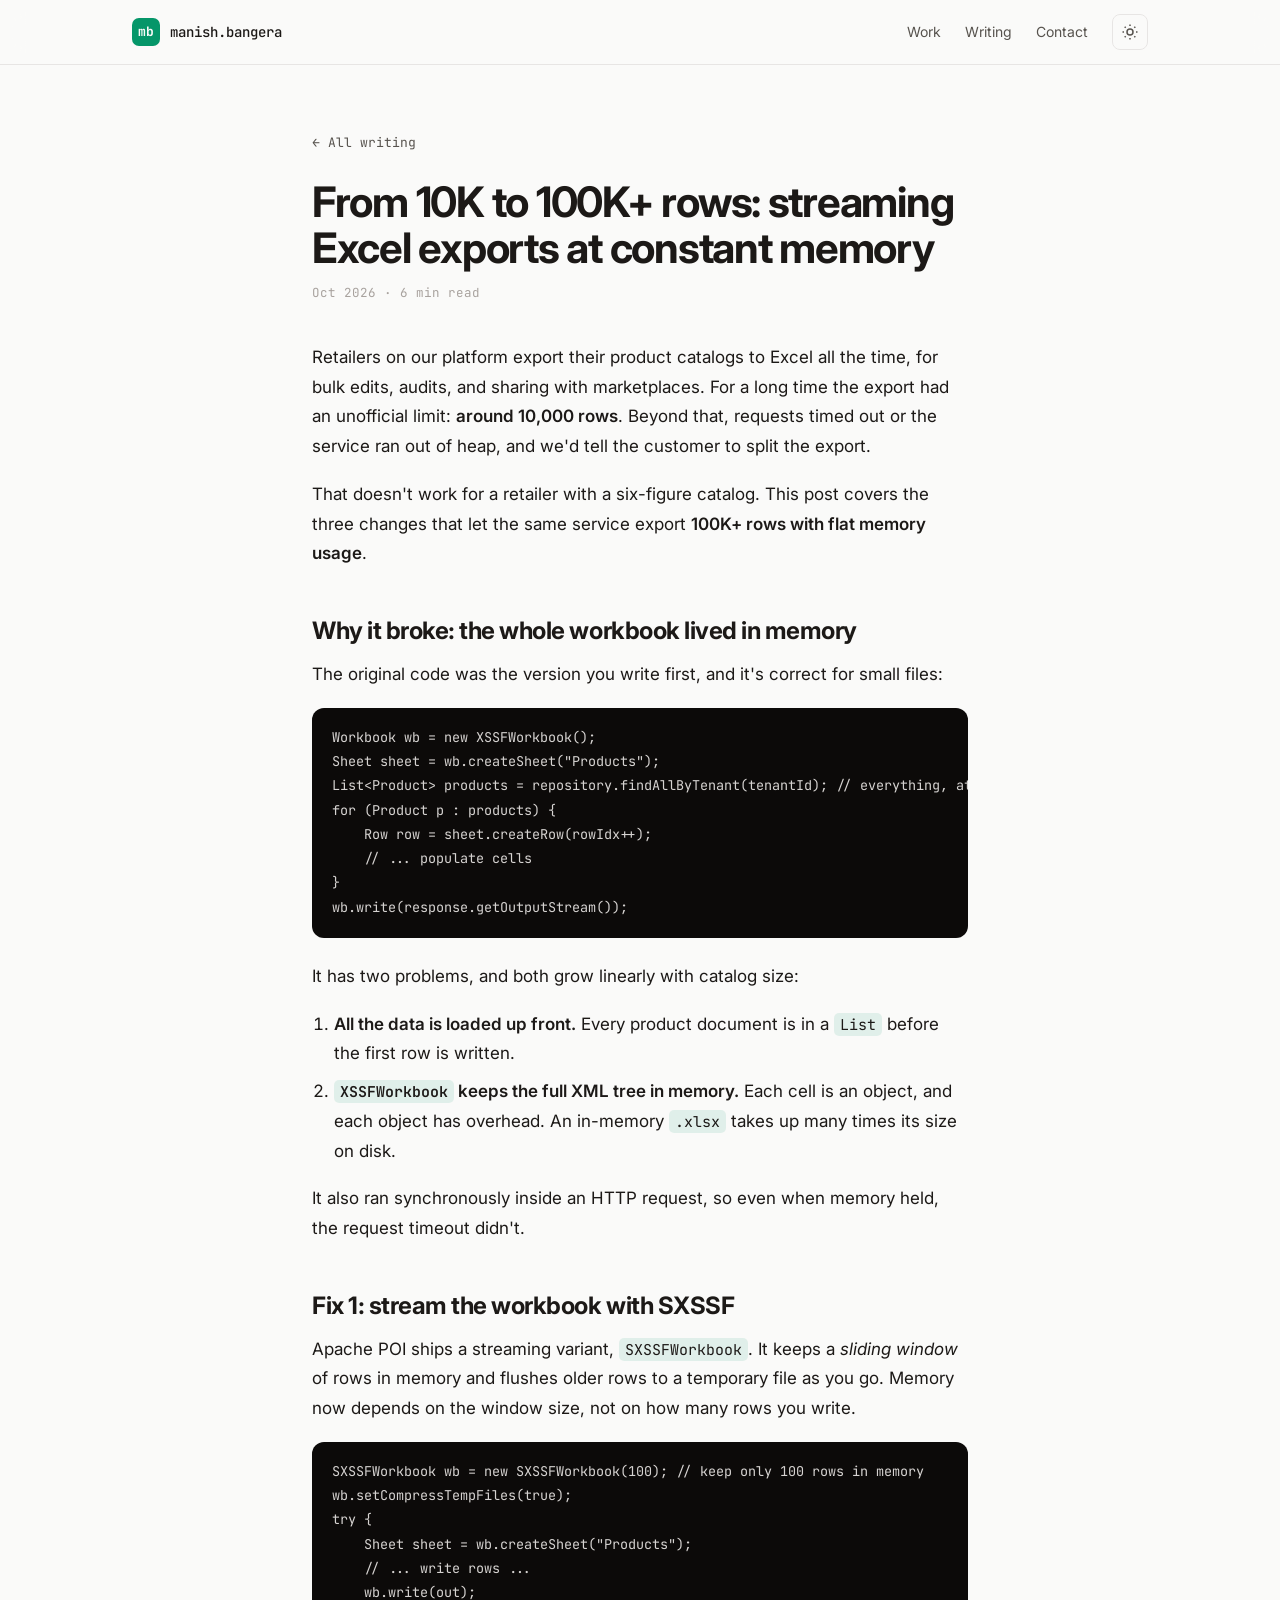
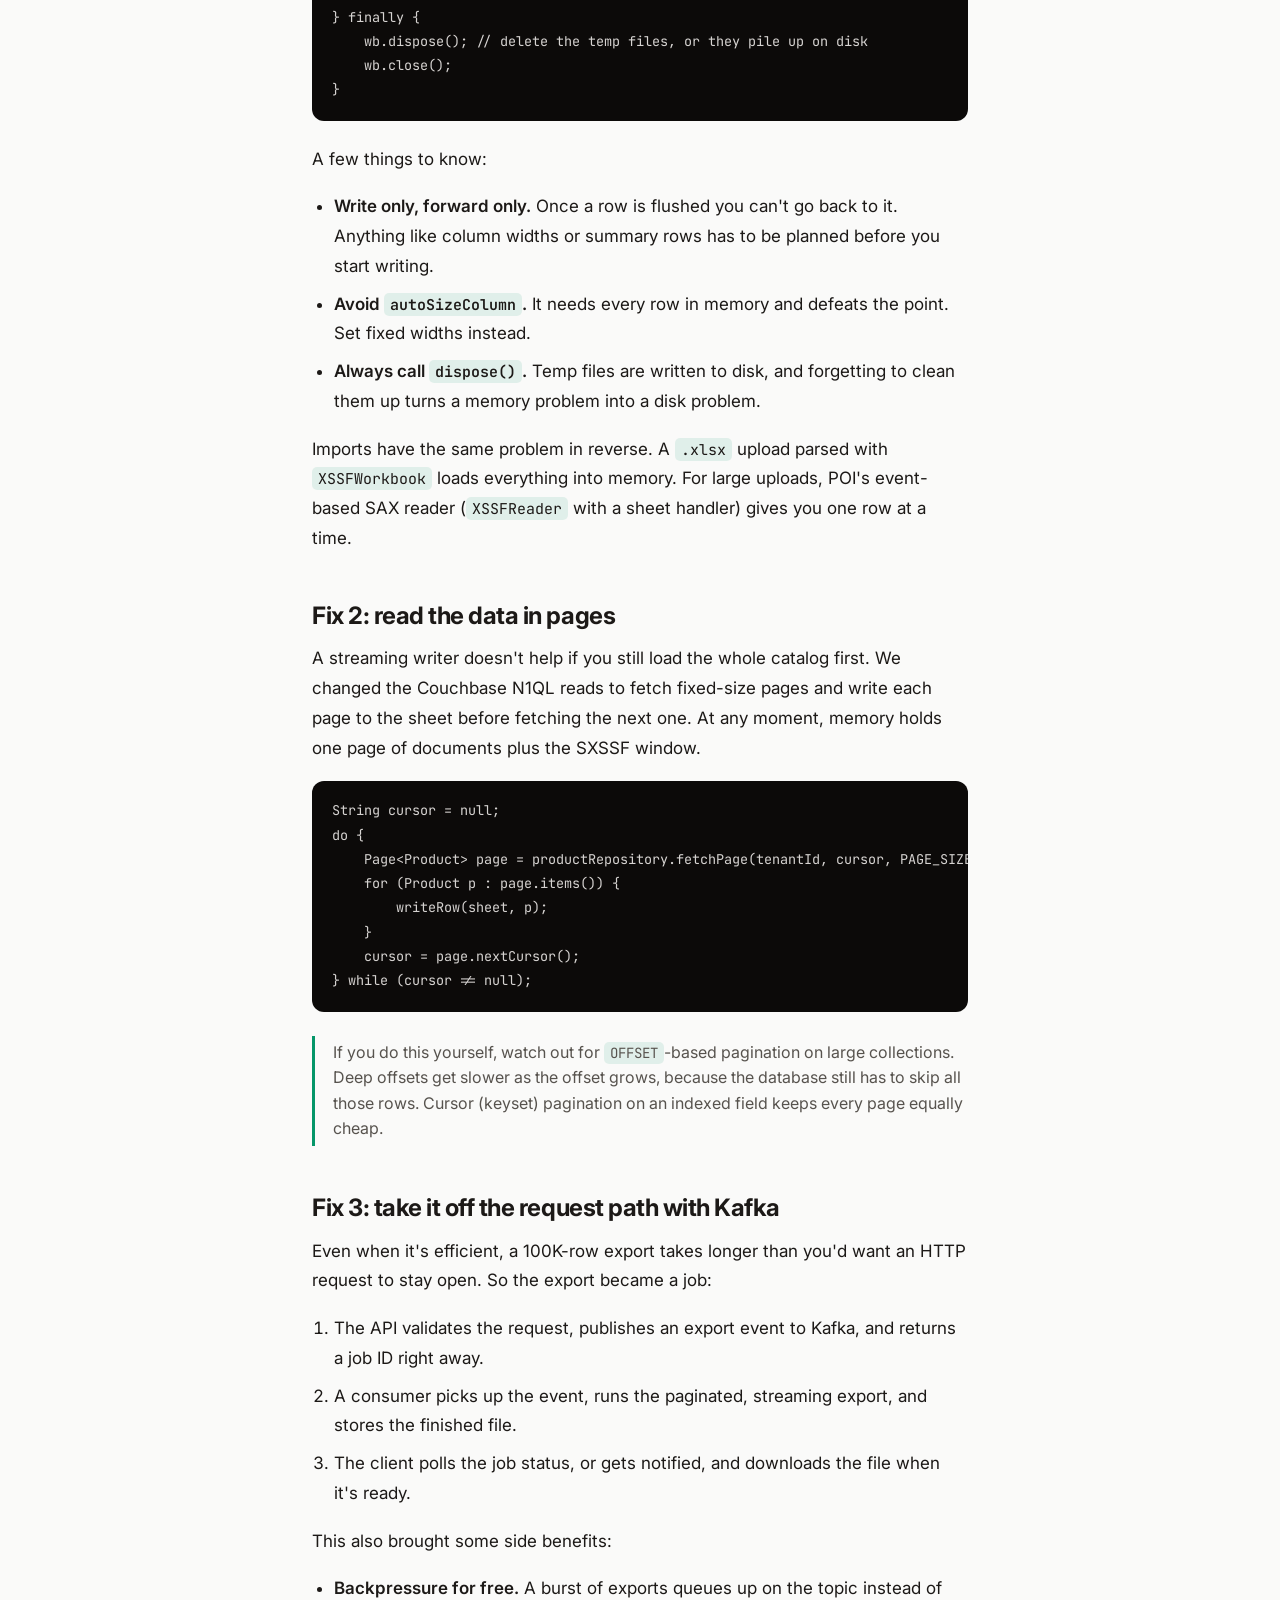
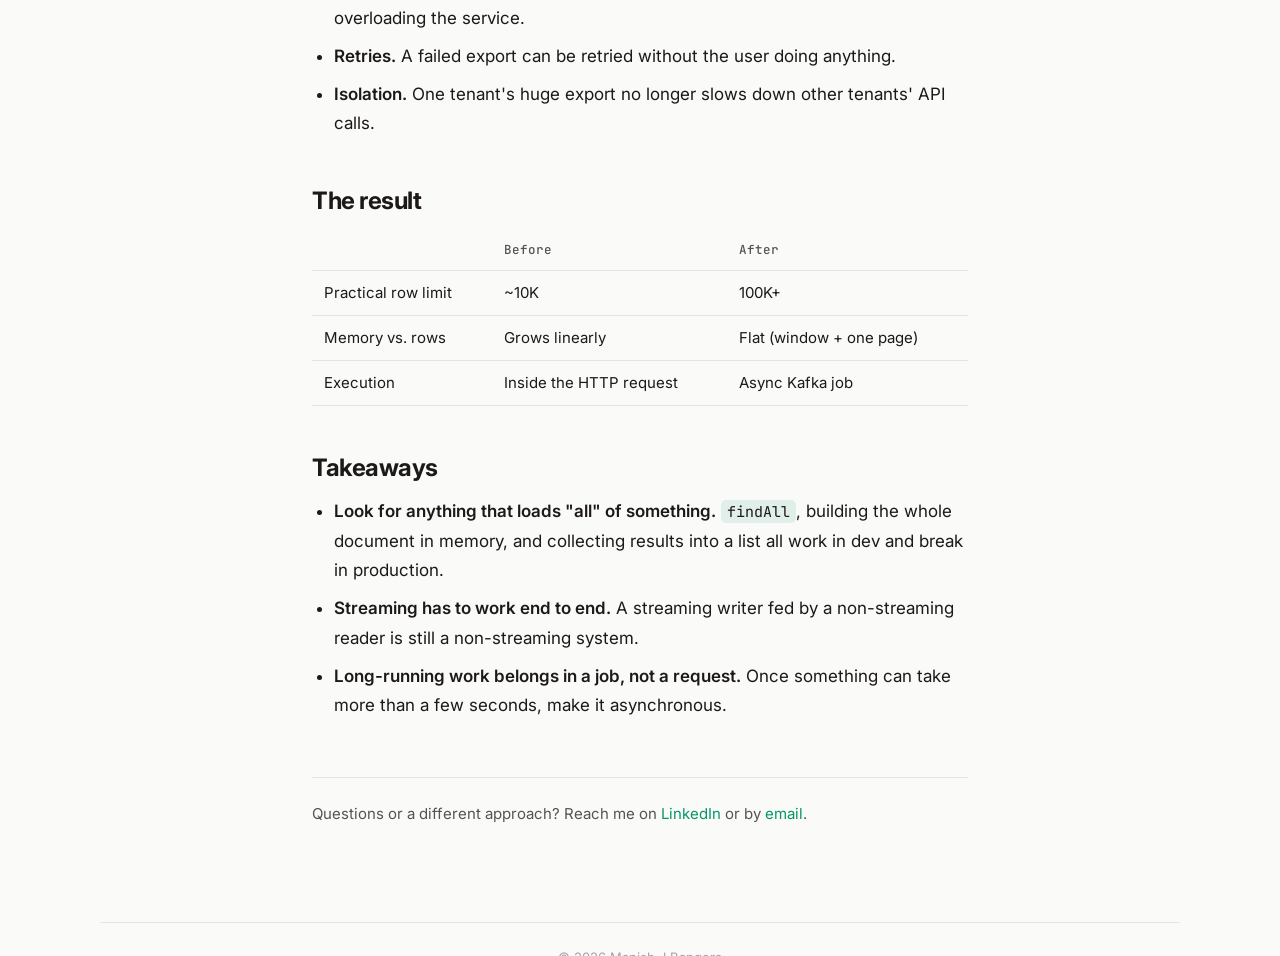
==== posts/streaming-excel-exports.html @ d0f01cc9 "Portfolio v1: projects, experience, writing, and first post Co-Authored-By: Claude Opus 5.5 <noreply" ====
<!doctype html>
<html lang="en">
<head>
  <meta charset="utf-8" />
  <meta name="viewport" content="width=device-width, initial-scale=1" />
  <title>Streaming Excel Exports at Constant Memory — Manish J Bangera</title>
  <meta name="description" content="How a catalog export went from a 10K-row ceiling to 100K+ rows at constant memory using Apache POI SXSSF, paginated reads, and async Kafka jobs." />
  <meta property="og:title" content="From 10K to 100K+ rows: streaming Excel exports at constant memory" />
  <meta property="og:type" content="article" />
  <link rel="icon" href="data:image/svg+xml,<svg xmlns='http://www.w3.org/2000/svg' viewBox='0 0 32 32'><rect width='32' height='32' rx='8' fill='%2310b981'/><text x='16' y='22' font-family='monospace' font-size='16' font-weight='700' text-anchor='middle' fill='%23052e1f'>mb</text></svg>" />
  <link rel="preconnect" href="https://fonts.googleapis.com" />
  <link rel="preconnect" href="https://fonts.gstatic.com" crossorigin />
  <link href="https://fonts.googleapis.com/css2?family=Inter:wght@400;500;600;700&family=JetBrains+Mono:wght@400;500&display=swap" rel="stylesheet" />
  <link rel="stylesheet" href="../styles.css" />
  <script>
    try { const t = localStorage.getItem('theme'); if (t) document.documentElement.dataset.theme = t; } catch (e) {}
  </script>
</head>
<body>
  <header class="nav">
    <div class="container nav-inner">
      <a href="../index.html" class="logo"><span class="logo-mark">mb</span> manish.bangera</a>
      <nav class="nav-links">
        <a href="../index.html#work">Work</a>
        <a href="../index.html#writing">Writing</a>
        <a href="../index.html#contact">Contact</a>
        <button class="theme-toggle" id="themeToggle" aria-label="Toggle color theme">
          <svg class="icon-sun" viewBox="0 0 24 24" width="18" height="18" fill="none" stroke="currentColor" stroke-width="2"><circle cx="12" cy="12" r="4"/><path d="M12 2v2M12 20v2M4.9 4.9l1.4 1.4M17.7 17.7l1.4 1.4M2 12h2M20 12h2M4.9 19.1l1.4-1.4M17.7 6.3l1.4-1.4"/></svg>
          <svg class="icon-moon" viewBox="0 0 24 24" width="18" height="18" fill="none" stroke="currentColor" stroke-width="2"><path d="M21 12.8A9 9 0 1 1 11.2 3a7 7 0 0 0 9.8 9.8z"/></svg>
        </button>
      </nav>
    </div>
  </header>

  <main class="container article">
    <a class="back" href="../index.html#writing">← All writing</a>
    <h1>From 10K to 100K+ rows: streaming Excel exports at constant memory</h1>
    <span class="post-date">Oct 2026 · 6 min read</span>

    <p>
      Retailers on our platform export their product catalogs to Excel all the time, for bulk edits, audits, and sharing
      with marketplaces. For a long time the export had an unofficial limit: <b>around 10,000 rows</b>.
      Beyond that, requests timed out or the service ran out of heap, and we'd tell the customer to split the export.
    </p>
    <p>
      That doesn't work for a retailer with a six-figure catalog. This post covers the three changes that let the same
      service export <b>100K+ rows with flat memory usage</b>.
    </p>

    <h2>Why it broke: the whole workbook lived in memory</h2>
    <p>The original code was the version you write first, and it's correct for small files:</p>
<pre><code>Workbook wb = new XSSFWorkbook();
Sheet sheet = wb.createSheet("Products");
List&lt;Product&gt; products = repository.findAllByTenant(tenantId); // everything, at once
for (Product p : products) {
    Row row = sheet.createRow(rowIdx++);
    // ... populate cells
}
wb.write(response.getOutputStream());</code></pre>
    <p>It has two problems, and both grow linearly with catalog size:</p>
    <ol>
      <li><b>All the data is loaded up front.</b> Every product document is in a <code>List</code> before the first row is written.</li>
      <li><b><code>XSSFWorkbook</code> keeps the full XML tree in memory.</b> Each cell is an object, and each object has overhead.
        An in-memory <code>.xlsx</code> takes up many times its size on disk.</li>
    </ol>
    <p>It also ran synchronously inside an HTTP request, so even when memory held, the request timeout didn't.</p>

    <h2>Fix 1: stream the workbook with SXSSF</h2>
    <p>
      Apache POI ships a streaming variant, <code>SXSSFWorkbook</code>. It keeps a <em>sliding window</em> of rows in memory
      and flushes older rows to a temporary file as you go. Memory now depends on the window size, not on how many rows
      you write.
    </p>
<pre><code>SXSSFWorkbook wb = new SXSSFWorkbook(100); // keep only 100 rows in memory
wb.setCompressTempFiles(true);
try {
    Sheet sheet = wb.createSheet("Products");
    // ... write rows ...
    wb.write(out);
} finally {
    wb.dispose(); // delete the temp files, or they pile up on disk
    wb.close();
}</code></pre>
    <p>A few things to know:</p>
    <ul>
      <li><b>Write only, forward only.</b> Once a row is flushed you can't go back to it. Anything like column widths or
        summary rows has to be planned before you start writing.</li>
      <li><b>Avoid <code>autoSizeColumn</code>.</b> It needs every row in memory and defeats the point. Set fixed widths instead.</li>
      <li><b>Always call <code>dispose()</code>.</b> Temp files are written to disk, and forgetting to clean them up turns a memory
        problem into a disk problem.</li>
    </ul>
    <p>
      Imports have the same problem in reverse. A <code>.xlsx</code> upload parsed with <code>XSSFWorkbook</code> loads
      everything into memory. For large uploads, POI's event-based SAX reader (<code>XSSFReader</code> with a sheet handler)
      gives you one row at a time.
    </p>

    <h2>Fix 2: read the data in pages</h2>
    <p>
      A streaming writer doesn't help if you still load the whole catalog first. We changed the Couchbase N1QL reads to
      fetch fixed-size pages and write each page to the sheet before fetching the next one. At any moment, memory holds
      one page of documents plus the SXSSF window.
    </p>
<pre><code>String cursor = null;
do {
    Page&lt;Product&gt; page = productRepository.fetchPage(tenantId, cursor, PAGE_SIZE);
    for (Product p : page.items()) {
        writeRow(sheet, p);
    }
    cursor = page.nextCursor();
} while (cursor != null);</code></pre>
    <blockquote>
      If you do this yourself, watch out for <code>OFFSET</code>-based pagination on large collections. Deep offsets get
      slower as the offset grows, because the database still has to skip all those rows. Cursor (keyset) pagination on an
      indexed field keeps every page equally cheap.
    </blockquote>

    <h2>Fix 3: take it off the request path with Kafka</h2>
    <p>
      Even when it's efficient, a 100K-row export takes longer than you'd want an HTTP request to stay open. So the export
      became a job:
    </p>
    <ol>
      <li>The API validates the request, publishes an export event to Kafka, and returns a job ID right away.</li>
      <li>A consumer picks up the event, runs the paginated, streaming export, and stores the finished file.</li>
      <li>The client polls the job status, or gets notified, and downloads the file when it's ready.</li>
    </ol>
    <p>This also brought some side benefits:</p>
    <ul>
      <li><b>Backpressure for free.</b> A burst of exports queues up on the topic instead of overloading the service.</li>
      <li><b>Retries.</b> A failed export can be retried without the user doing anything.</li>
      <li><b>Isolation.</b> One tenant's huge export no longer slows down other tenants' API calls.</li>
    </ul>

    <h2>The result</h2>
    <table>
      <thead><tr><th></th><th>Before</th><th>After</th></tr></thead>
      <tbody>
        <tr><td>Practical row limit</td><td>~10K</td><td>100K+</td></tr>
        <tr><td>Memory vs. rows</td><td>Grows linearly</td><td>Flat (window + one page)</td></tr>
        <tr><td>Execution</td><td>Inside the HTTP request</td><td>Async Kafka job</td></tr>
      </tbody>
    </table>

    <h2>Takeaways</h2>
    <ul>
      <li><b>Look for anything that loads "all" of something.</b> <code>findAll</code>, building the whole document in memory, and
        collecting results into a list all work in dev and break in production.</li>
      <li><b>Streaming has to work end to end.</b> A streaming writer fed by a non-streaming reader is still a non-streaming system.</li>
      <li><b>Long-running work belongs in a job, not a request.</b> Once something can take more than a few seconds, make it asynchronous.</li>
    </ul>

    <div class="article-footer">
      Questions or a different approach? Reach me on
      <a href="https://linkedin.com/in/manish-j-bangera" target="_blank" rel="noopener">LinkedIn</a> or by
      <a href="mailto:manishjbangera@gmail.com">email</a>.
    </div>
  </main>

  <footer class="container footer">
    <p>© <span id="year"></span> Manish J Bangera</p>
  </footer>
  <script src="../script.js"></script>
</body>
</html>
---- styles.css ----
:root {
  --bg: #fafaf9;
  --bg-elev: #ffffff;
  --text: #1c1917;
  --muted: #57534e;
  --faint: #a8a29e;
  --border: #e7e5e4;
  --accent: #059669;
  --accent-soft: rgba(5, 150, 105, 0.1);
  --term-bg: #0c0a09;
  --term-text: #d6d3d1;
  --shadow: 0 1px 2px rgba(0,0,0,.04), 0 8px 24px rgba(0,0,0,.06);
  --radius: 14px;
  --mono: 'JetBrains Mono', ui-monospace, Menlo, monospace;
  --sans: 'Inter', system-ui, -apple-system, sans-serif;
}

@media (prefers-color-scheme: dark) {
  :root:not([data-theme="light"]) {
    --bg: #0c0a09;
    --bg-elev: #1c1917;
    --text: #f5f5f4;
    --muted: #a8a29e;
    --faint: #78716c;
    --border: #292524;
    --accent: #34d399;
    --accent-soft: rgba(52, 211, 153, 0.12);
    --term-bg: #000000;
    --shadow: 0 1px 2px rgba(0,0,0,.3), 0 8px 24px rgba(0,0,0,.3);
  }
}
:root[data-theme="dark"] {
  --bg: #0c0a09;
  --bg-elev: #1c1917;
  --text: #f5f5f4;
  --muted: #a8a29e;
  --faint: #78716c;
  --border: #292524;
  --accent: #34d399;
  --accent-soft: rgba(52, 211, 153, 0.12);
  --term-bg: #000000;
  --shadow: 0 1px 2px rgba(0,0,0,.3), 0 8px 24px rgba(0,0,0,.3);
}

* { box-sizing: border-box; margin: 0; padding: 0; }
html { scroll-behavior: smooth; scroll-padding-top: 80px; }
body {
  background: var(--bg);
  color: var(--text);
  font-family: var(--sans);
  font-size: 16px;
  line-height: 1.6;
  -webkit-font-smoothing: antialiased;
}
a { color: inherit; text-decoration: none; }
ul, ol { list-style: none; }
b { font-weight: 600; color: var(--text); }

.container { max-width: 1080px; margin: 0 auto; padding: 0 16px; }
@media (min-width: 640px) { .container { padding: 0 32px; } }

/* NAV */
.nav {
  position: sticky; top: 0; z-index: 10;
  backdrop-filter: blur(12px);
  background: color-mix(in srgb, var(--bg) 80%, transparent);
  border-bottom: 1px solid var(--border);
}
.nav-inner { display: flex; align-items: center; justify-content: space-between; height: 64px; }
.logo { font-family: var(--mono); font-weight: 500; font-size: 14px; display: flex; align-items: center; gap: 10px; }
.logo-mark {
  display: grid; place-items: center; width: 28px; height: 28px; border-radius: 7px;
  background: var(--accent); color: var(--bg); font-weight: 700; font-size: 13px;
}
.nav-links { display: flex; align-items: center; gap: 24px; font-size: 14px; color: var(--muted); }
.nav-links a:hover { color: var(--text); }
@media (max-width: 640px) { .nav-links a { display: none; } .logo { font-size: 13px; } }
.theme-toggle {
  background: none; border: 1px solid var(--border); color: var(--muted);
  width: 36px; height: 36px; border-radius: 8px; cursor: pointer; display: grid; place-items: center;
}
.theme-toggle:hover { color: var(--text); }
.icon-moon { display: none; }
:root[data-theme="dark"] .icon-sun { display: none; }
:root[data-theme="dark"] .icon-moon { display: block; }
@media (prefers-color-scheme: dark) {
  :root:not([data-theme="light"]) .icon-sun { display: none; }
  :root:not([data-theme="light"]) .icon-moon { display: block; }
}

/* HERO */
.hero {
  display: grid; grid-template-columns: 1.15fr 1fr; gap: 56px; align-items: center;
  padding-top: 96px; padding-bottom: 64px;
}
@media (max-width: 900px) { .hero { grid-template-columns: 1fr; padding-top: 56px; gap: 40px; } }
.eyebrow {
  font-family: var(--mono); font-size: 13px; color: var(--muted);
  display: inline-flex; align-items: center; gap: 8px; margin-bottom: 20px;
}
.dot { width: 8px; height: 8px; border-radius: 50%; background: var(--accent); box-shadow: 0 0 0 4px var(--accent-soft); }
h1 { font-size: clamp(34px, 5vw, 52px); line-height: 1.1; letter-spacing: -0.03em; font-weight: 700; }
.accent { color: var(--accent); }
.lede { margin-top: 20px; font-size: 18px; color: var(--muted); max-width: 560px; }
.cta { display: flex; gap: 12px; margin-top: 32px; flex-wrap: wrap; }
.btn {
  display: inline-flex; align-items: center; padding: 11px 20px; border-radius: 10px;
  font-weight: 500; font-size: 15px; transition: transform .15s, background .15s, border-color .15s;
}
.btn:hover { transform: translateY(-1px); }
.btn-primary { background: var(--text); color: var(--bg); }
.btn-ghost { border: 1px solid var(--border); color: var(--text); }
.btn-ghost:hover { border-color: var(--faint); }
.btn-lg { font-size: 17px; padding: 14px 26px; margin-top: 28px; }
.socials { display: flex; gap: 20px; margin-top: 28px; font-size: 14px; font-family: var(--mono); }
.socials a { color: var(--muted); border-bottom: 1px solid transparent; }
.socials a:hover { color: var(--accent); border-bottom-color: var(--accent); }
.socials.center { justify-content: center; }

/* TERMINAL */
.terminal {
  background: var(--term-bg); border-radius: var(--radius); overflow: hidden;
  box-shadow: var(--shadow); border: 1px solid #292524; min-width: 0;
}
.terminal-bar { display: flex; align-items: center; gap: 6px; padding: 12px 14px; border-bottom: 1px solid #292524; }
.terminal-bar span { width: 10px; height: 10px; border-radius: 50%; background: #44403c; }
.terminal-bar p { margin-left: 10px; font-family: var(--mono); font-size: 11px; color: #78716c; white-space: nowrap; overflow: hidden; text-overflow: ellipsis; }
.terminal-body {
  font-family: var(--mono); font-size: 12.5px; line-height: 1.75; color: var(--term-text);
  padding: 16px 18px; height: 300px; overflow: hidden; white-space: pre-wrap; word-break: break-word;
  display: flex; flex-direction: column; justify-content: flex-end;
}
.t-time { color: #57534e; }
.t-ok { color: #34d399; }
.t-warn { color: #fbbf24; }
.t-key { color: #93c5fd; }
.t-cursor { display: inline-block; width: 8px; height: 15px; background: #34d399; vertical-align: -2px; animation: blink 1s steps(1) infinite; }
@keyframes blink { 50% { opacity: 0; } }

/* STATS */
.stats {
  display: grid; grid-template-columns: repeat(4, 1fr); gap: 1px;
  background: var(--border); border: 1px solid var(--border); border-radius: var(--radius); overflow: hidden;
  padding: 0; margin-bottom: 24px; width: calc(100% - 64px); max-width: 1016px;
}
@media (max-width: 760px) { .stats { grid-template-columns: repeat(2, 1fr); } }
@media (max-width: 639px) { .stats { width: calc(100% - 32px); } }
.stat { background: var(--bg-elev); padding: 24px; display: flex; flex-direction: column; gap: 4px; }
.stat strong { font-size: 30px; font-weight: 700; letter-spacing: -0.02em; color: var(--accent); }
.stat span { font-size: 13px; color: var(--muted); line-height: 1.4; }

/* SECTIONS */
.section { padding-top: 96px; }
.section-head { margin-bottom: 40px; }
.kicker { font-family: var(--mono); font-size: 13px; color: var(--accent); margin-bottom: 10px; display: block; }
h2 { font-size: clamp(28px, 3.5vw, 36px); letter-spacing: -0.02em; line-height: 1.2; }
.section-sub { color: var(--muted); margin-top: 10px; }

/* CARDS */
.cards { display: grid; grid-template-columns: repeat(3, 1fr); gap: 16px; }
@media (max-width: 900px) { .cards { grid-template-columns: repeat(2, 1fr); } }
@media (max-width: 600px) { .cards { grid-template-columns: 1fr; } }
.card {
  background: var(--bg-elev); border: 1px solid var(--border); border-radius: var(--radius);
  padding: 24px; display: flex; flex-direction: column; gap: 10px;
  font-size: 14.5px; color: var(--muted);
  transition: border-color .2s, transform .2s, box-shadow .2s;
}
.card:hover { border-color: var(--faint); transform: translateY(-2px); box-shadow: var(--shadow); }
.card h3 { font-size: 18px; color: var(--text); letter-spacing: -0.01em; line-height: 1.3; }
.card-tag { font-family: var(--mono); font-size: 11.5px; text-transform: uppercase; letter-spacing: .06em; color: var(--accent); }
.card-result {
  margin-top: auto; padding: 10px 12px; border-radius: 8px; background: var(--accent-soft);
  color: var(--text); font-size: 14px;
}
.card-feature { grid-column: 1 / -1; padding: 32px; }
.card-feature h3 { font-size: 24px; }
.card-feature p { max-width: 760px; }
@media (max-width: 600px) { .card-feature { padding: 24px; } }
.card-link { color: var(--accent); font-weight: 500; margin-top: 4px; }
.card-link:hover { text-decoration: underline; }

.chips { display: flex; flex-wrap: wrap; gap: 6px; margin-top: 4px; }
.chips li {
  font-family: var(--mono); font-size: 12px; padding: 3px 9px; border-radius: 6px;
  border: 1px solid var(--border); color: var(--muted); background: var(--bg);
}

.card-links { display: flex; gap: 20px; flex-wrap: wrap; }

/* WRITING */
.posts { display: flex; flex-direction: column; gap: 12px; }
.post-item {
  display: block; padding: 24px; border: 1px solid var(--border); border-radius: var(--radius);
  background: var(--bg-elev); transition: border-color .2s, transform .2s;
}
.post-item:hover { border-color: var(--accent); transform: translateY(-2px); }
.post-item h3 { font-size: 19px; letter-spacing: -0.01em; margin: 6px 0 8px; line-height: 1.35; }
.post-item p { color: var(--muted); font-size: 15px; }
.post-date { font-family: var(--mono); font-size: 12.5px; color: var(--faint); }

/* ARTICLE PAGE */
.article { max-width: 720px; padding-top: 64px; padding-bottom: 96px; }
.article .back { font-family: var(--mono); font-size: 13px; color: var(--muted); }
.article .back:hover { color: var(--accent); }
.article h1 { font-size: clamp(30px, 4.5vw, 42px); margin: 24px 0 12px; }
.article .post-date { display: block; margin-bottom: 40px; }
.article h2 { font-size: 24px; margin: 48px 0 14px; }
.article p, .article li { font-size: 17px; line-height: 1.75; color: var(--text); margin-bottom: 18px; }
.article ul, .article ol { padding-left: 22px; margin-bottom: 18px; }
.article ul { list-style: disc; }
.article ol { list-style: decimal; }
.article li { margin-bottom: 8px; }
.article code { font-family: var(--mono); font-size: .88em; background: var(--accent-soft); padding: 2px 6px; border-radius: 5px; }
.article pre {
  background: var(--term-bg); color: var(--term-text); border-radius: 12px; padding: 18px 20px;
  overflow-x: auto; margin: 8px 0 24px; font-size: 13.5px; line-height: 1.65;
}
.article pre code { background: none; padding: 0; font-size: inherit; color: inherit; }
.article blockquote { border-left: 3px solid var(--accent); padding: 4px 0 4px 18px; margin: 24px 0; color: var(--muted); }
.article table { width: 100%; border-collapse: collapse; margin: 8px 0 24px; font-size: 15px; }
.article th, .article td { text-align: left; padding: 10px 12px; border-bottom: 1px solid var(--border); }
.article th { font-family: var(--mono); font-size: 12.5px; color: var(--muted); font-weight: 500; }
.article-footer { margin-top: 56px; padding-top: 24px; border-top: 1px solid var(--border); color: var(--muted); font-size: 15px; }
.article-footer a { color: var(--accent); }

/* TIMELINE */
.timeline { border-left: 2px solid var(--border); margin-left: 6px; }
.timeline > li { position: relative; padding: 0 0 40px 32px; }
.timeline > li::before {
  content: ''; position: absolute; left: -8px; top: 6px; width: 14px; height: 14px; border-radius: 50%;
  background: var(--bg); border: 2px solid var(--accent);
}
.timeline > li:first-child::before { background: var(--accent); }
.tl-head { display: flex; justify-content: space-between; align-items: baseline; gap: 16px; flex-wrap: wrap; margin-bottom: 12px; }
.tl-head h3 { font-size: 18px; }
.tl-date { font-family: var(--mono); font-size: 13px; color: var(--faint); }
.timeline ul { display: flex; flex-direction: column; gap: 8px; color: var(--muted); }
.timeline ul li { padding-left: 18px; position: relative; }
.timeline ul li::before { content: '→'; position: absolute; left: 0; color: var(--faint); }
.edu { margin-top: 8px; padding: 20px 24px; border: 1px dashed var(--border); border-radius: var(--radius); color: var(--muted); }

/* SKILLS */
.skills { display: grid; grid-template-columns: repeat(3, 1fr); gap: 16px; }
@media (max-width: 900px) { .skills { grid-template-columns: repeat(2, 1fr); } }
@media (max-width: 600px) { .skills { grid-template-columns: 1fr; } }
.skill-group { padding: 20px; border: 1px solid var(--border); border-radius: var(--radius); background: var(--bg-elev); }
.skill-group h4 { font-size: 14px; margin-bottom: 10px; }

/* CONTACT */
.contact { text-align: center; padding-bottom: 96px; }
.contact .section-sub { max-width: 480px; margin-left: auto; margin-right: auto; }
@media (max-width: 480px) { .btn-lg { font-size: 14px; padding: 12px 16px; } }

.footer { border-top: 1px solid var(--border); padding-top: 24px; padding-bottom: 40px; font-size: 13px; color: var(--faint); text-align: center; }

/* Reveal on scroll */
.reveal { opacity: 0; transform: translateY(16px); transition: opacity .6s ease, transform .6s ease; }
.reveal.in { opacity: 1; transform: none; }
@media (prefers-reduced-motion: reduce) {
  html { scroll-behavior: auto; }
  .reveal { opacity: 1; transform: none; transition: none; }
  .t-cursor { animation: none; }
}
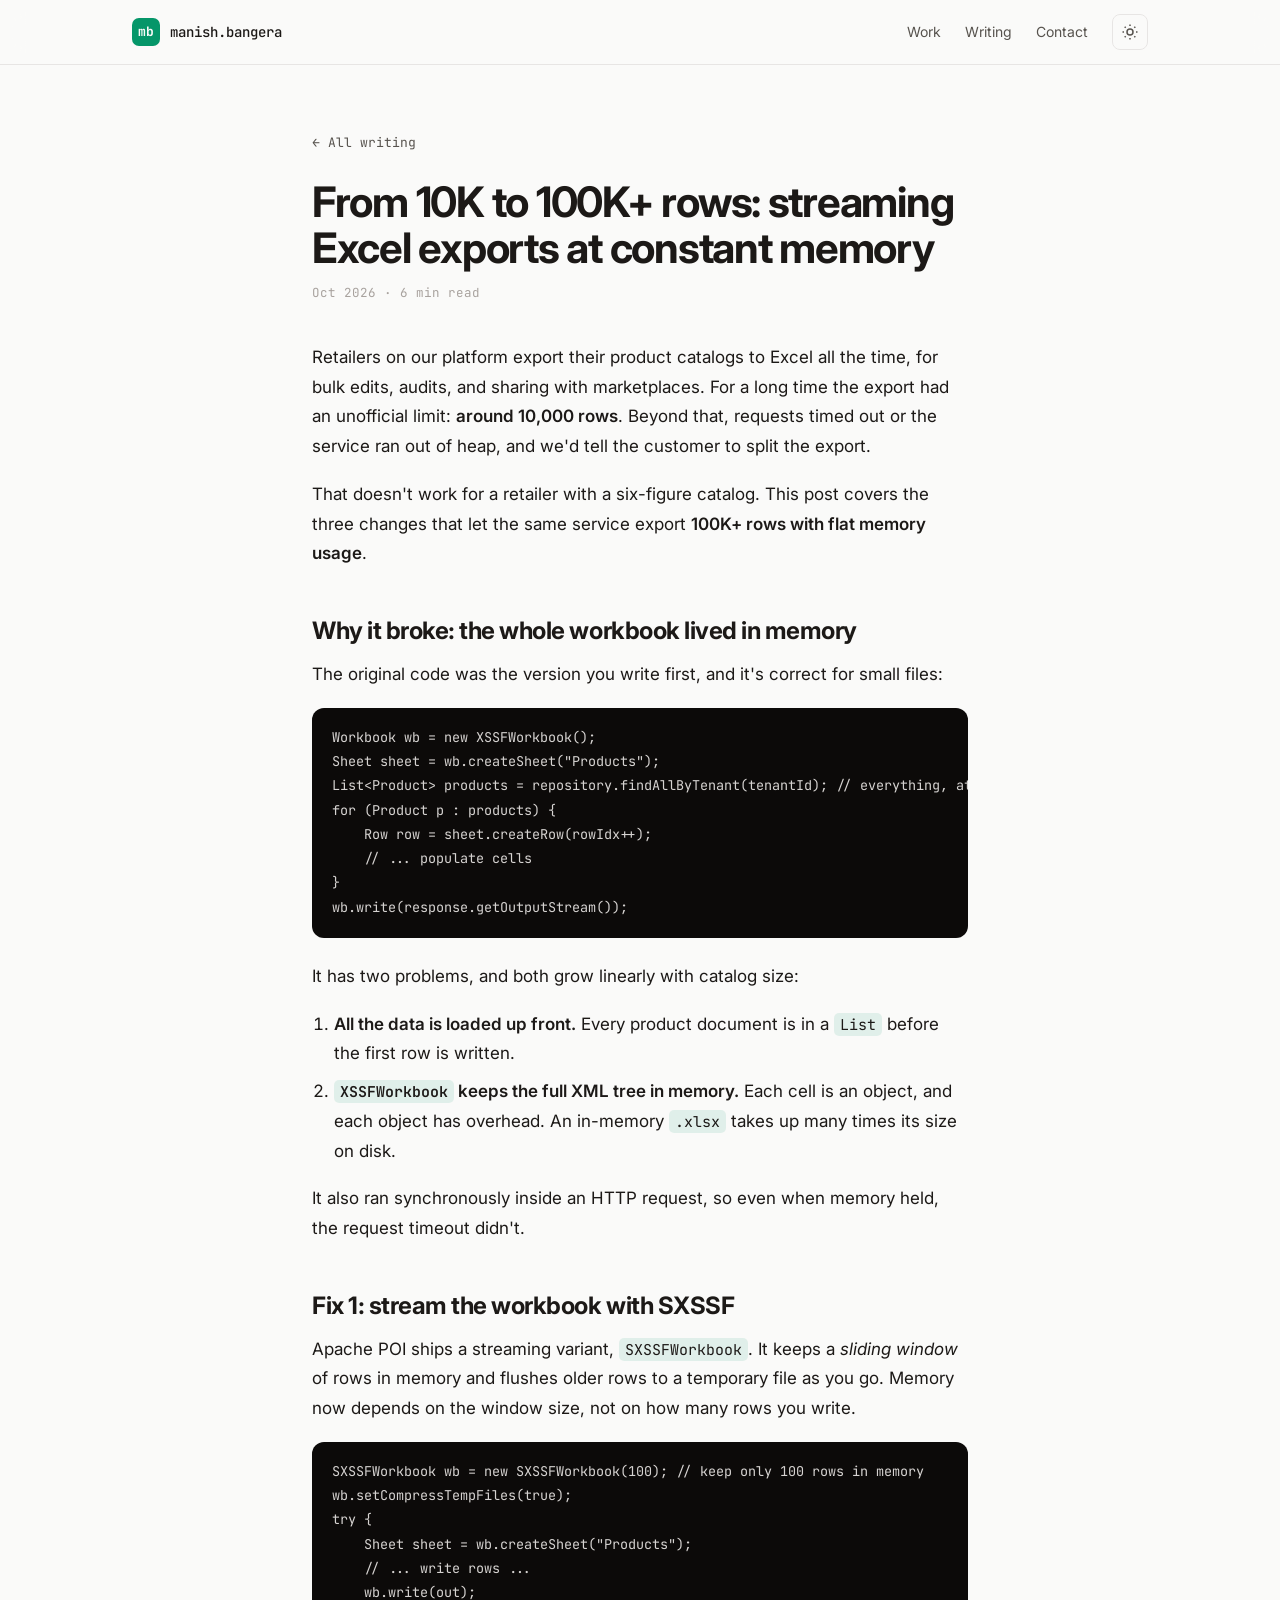
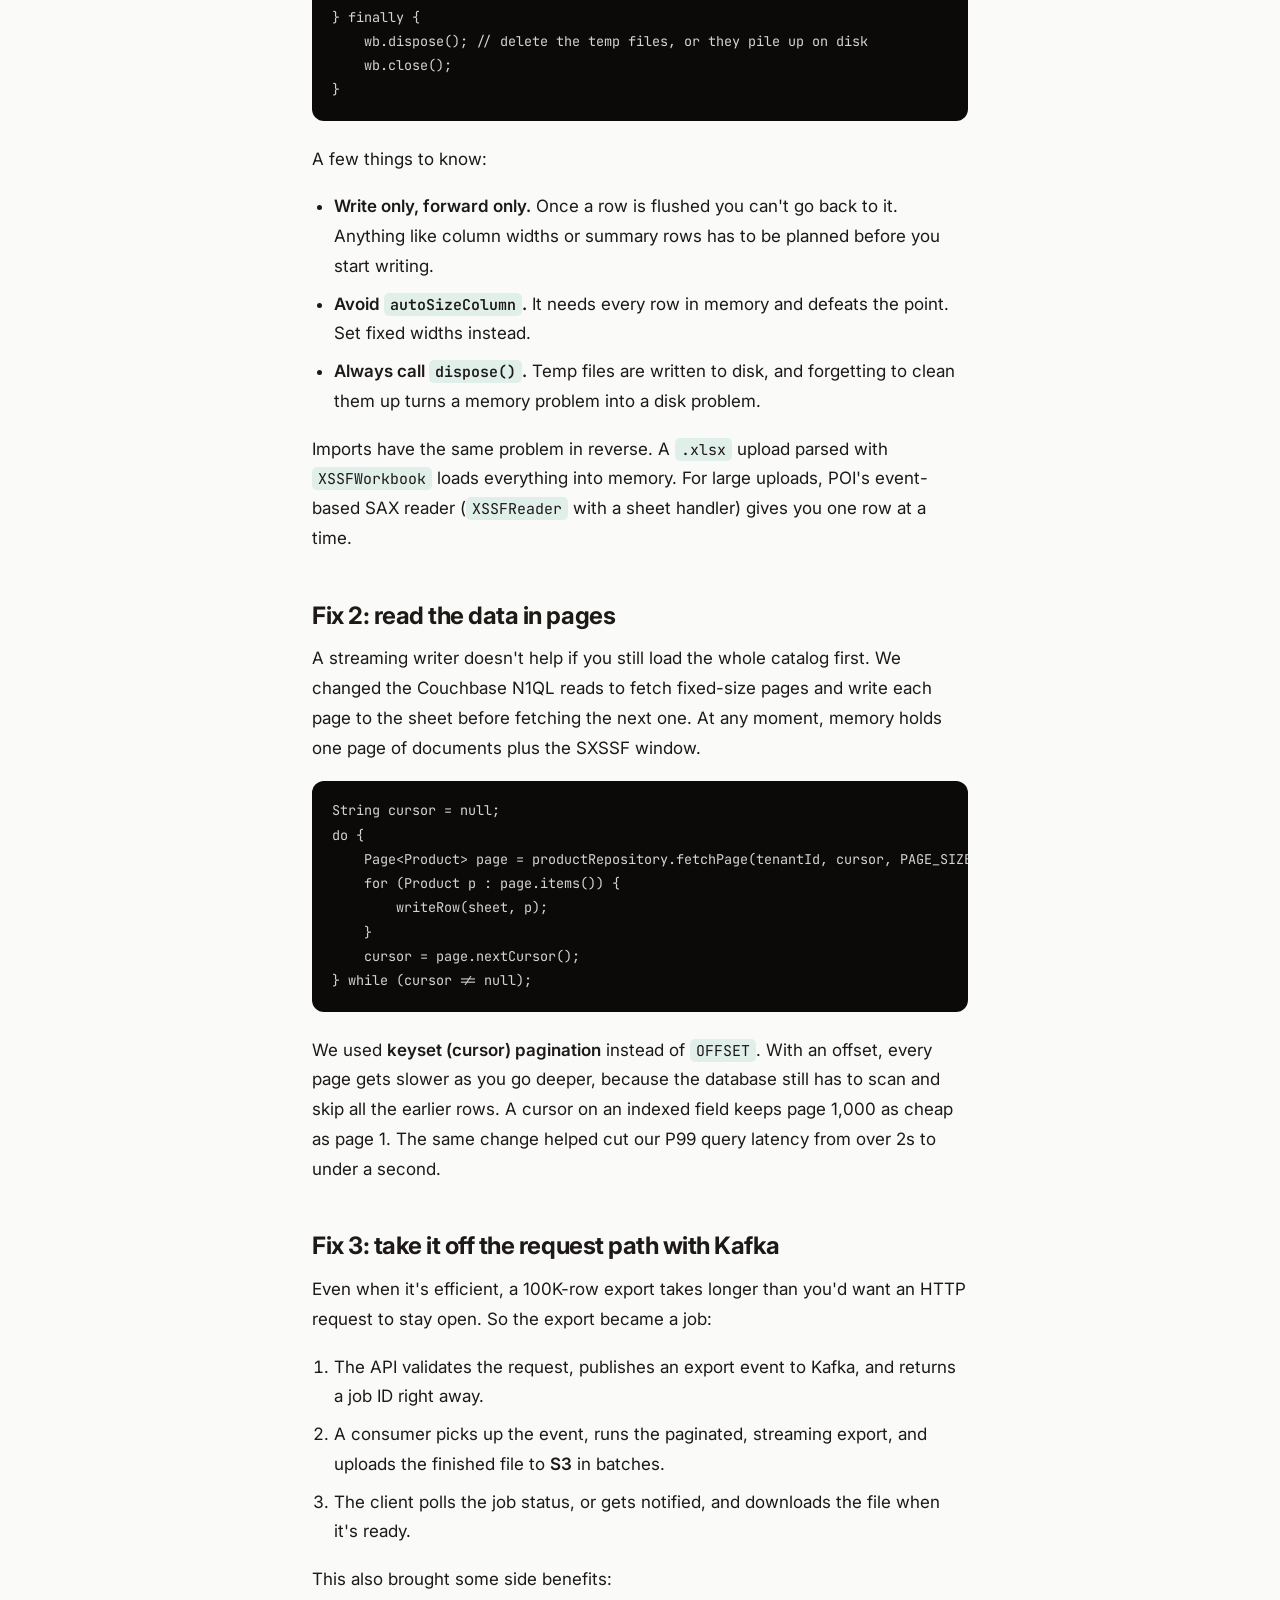
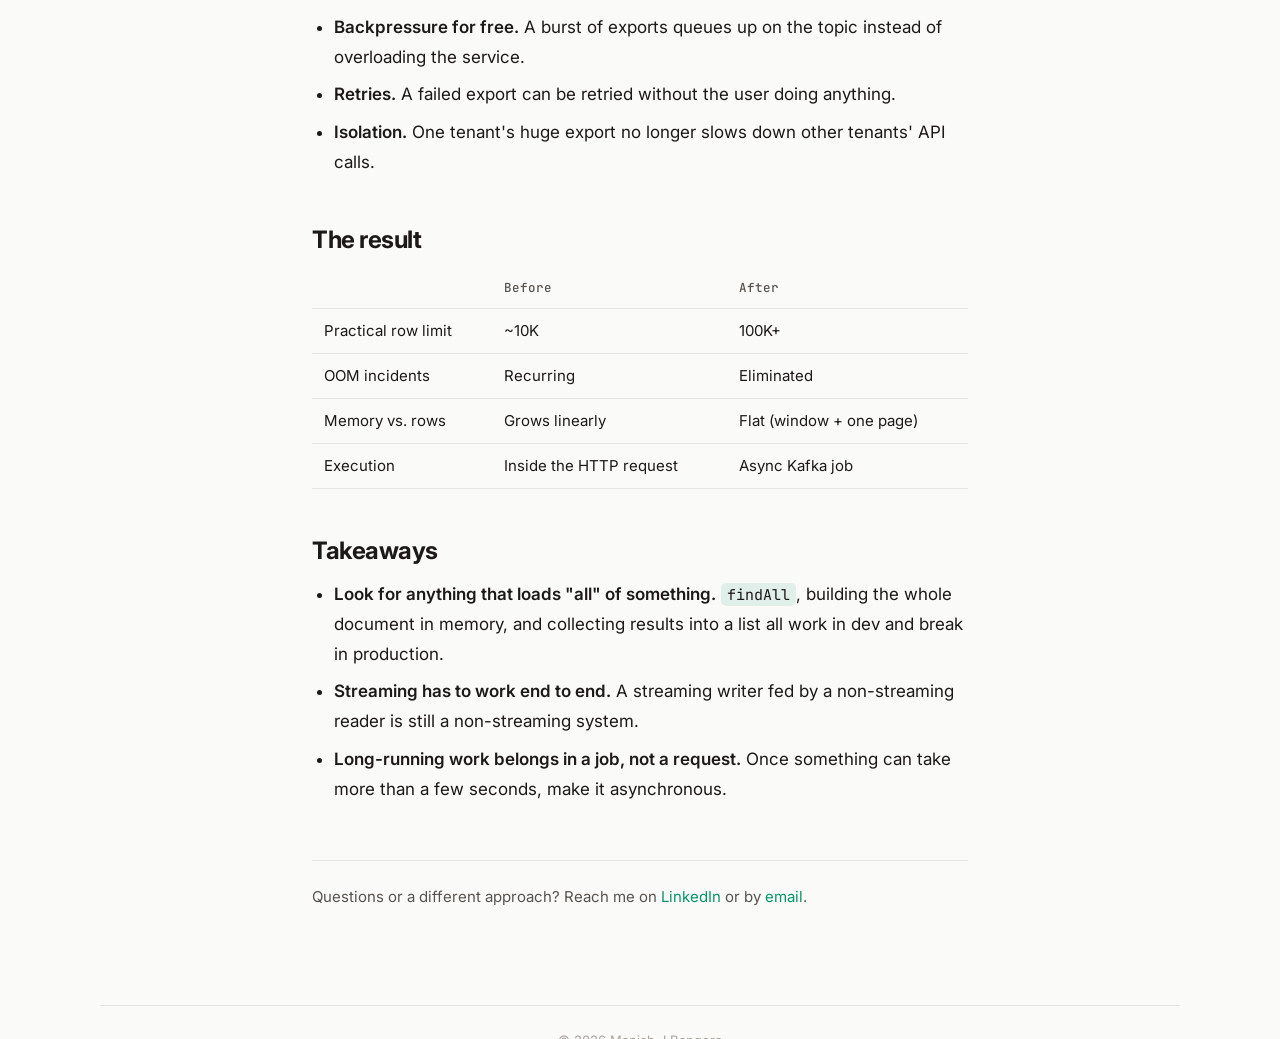
==== commit c720c65f: "Fix LinkedIn URL; confirm keyset pagination and S3 details in post Co-Authored-By: Claude Opus 5.5 <" ====
--- a/posts/streaming-excel-exports.html
+++ b/posts/streaming-excel-exports.html
@@ -109,11 +109,11 @@
     }
     cursor = page.nextCursor();
 } while (cursor != null);</code></pre>
-    <blockquote>
-      If you do this yourself, watch out for <code>OFFSET</code>-based pagination on large collections. Deep offsets get
-      slower as the offset grows, because the database still has to skip all those rows. Cursor (keyset) pagination on an
-      indexed field keeps every page equally cheap.
-    </blockquote>
+    <p>
+      We used <b>keyset (cursor) pagination</b> instead of <code>OFFSET</code>. With an offset, every page gets slower as you
+      go deeper, because the database still has to scan and skip all the earlier rows. A cursor on an indexed field keeps
+      page 1,000 as cheap as page 1. The same change helped cut our P99 query latency from over 2s to under a second.
+    </p>
 
     <h2>Fix 3: take it off the request path with Kafka</h2>
     <p>
@@ -122,7 +122,7 @@
     </p>
     <ol>
       <li>The API validates the request, publishes an export event to Kafka, and returns a job ID right away.</li>
-      <li>A consumer picks up the event, runs the paginated, streaming export, and stores the finished file.</li>
+      <li>A consumer picks up the event, runs the paginated, streaming export, and uploads the finished file to <b>S3</b> in batches.</li>
       <li>The client polls the job status, or gets notified, and downloads the file when it's ready.</li>
     </ol>
     <p>This also brought some side benefits:</p>
@@ -137,6 +137,7 @@
       <thead><tr><th></th><th>Before</th><th>After</th></tr></thead>
       <tbody>
         <tr><td>Practical row limit</td><td>~10K</td><td>100K+</td></tr>
+        <tr><td>OOM incidents</td><td>Recurring</td><td>Eliminated</td></tr>
         <tr><td>Memory vs. rows</td><td>Grows linearly</td><td>Flat (window + one page)</td></tr>
         <tr><td>Execution</td><td>Inside the HTTP request</td><td>Async Kafka job</td></tr>
       </tbody>
@@ -152,7 +153,7 @@
 
     <div class="article-footer">
       Questions or a different approach? Reach me on
-      <a href="https://linkedin.com/in/manish-j-bangera" target="_blank" rel="noopener">LinkedIn</a> or by
+      <a href="https://www.linkedin.com/in/manish-j-bangera-02891616a/" target="_blank" rel="noopener">LinkedIn</a> or by
       <a href="mailto:manishjbangera@gmail.com">email</a>.
     </div>
   </main>
